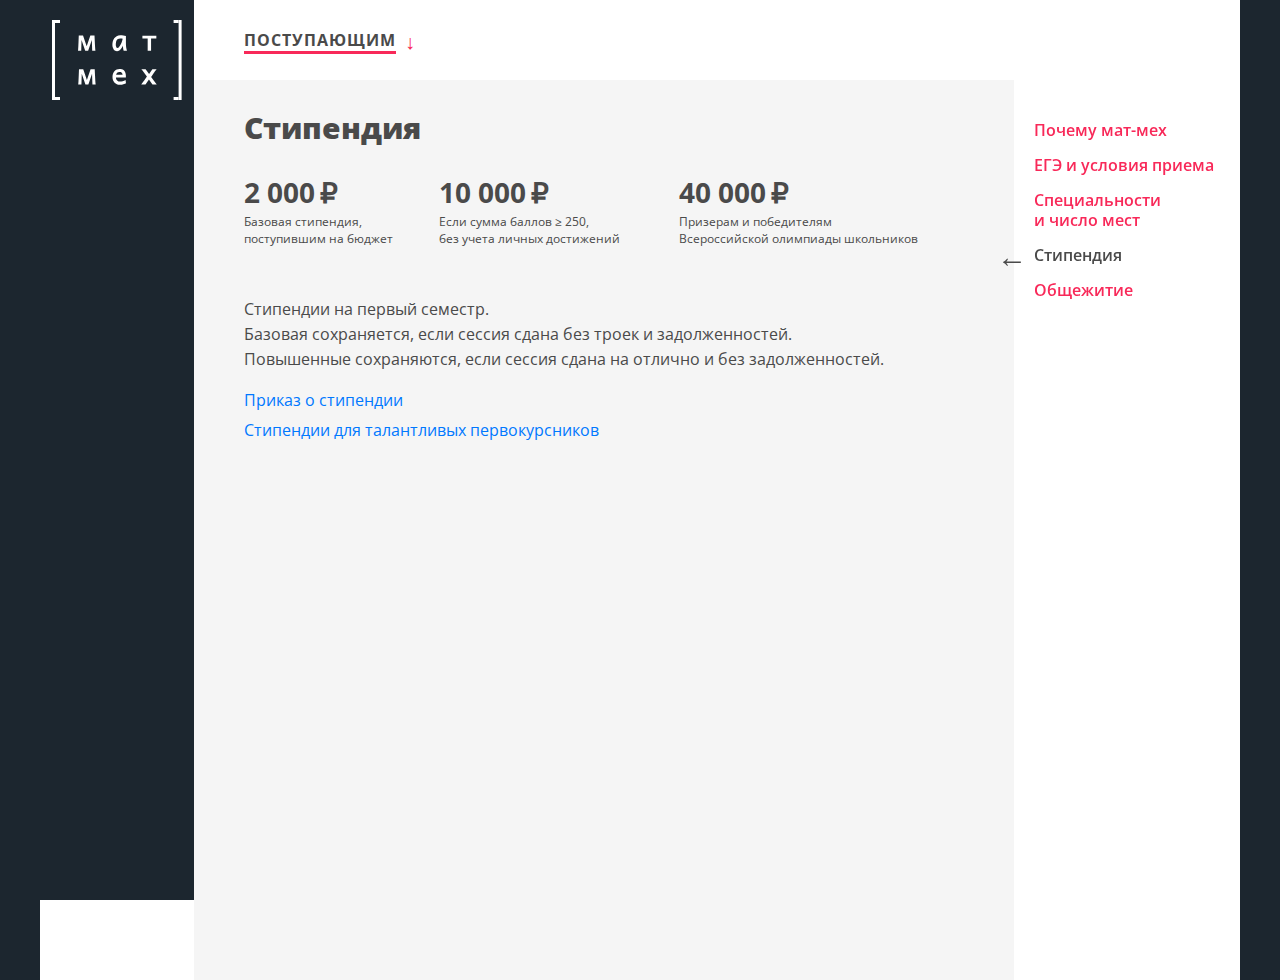
==== enrolee-scholarship.html @ a48ce796 "Верстка раздела «Поступающим»" ====
<!DOCTYPE html>
<html lang="ru">
<head>
  <meta charset="UTF-8">
  <meta name="viewport" content="width=device-width, initial-scale=1.0">
  <meta http-equiv="X-UA-Compatible" content="ie=edge">
  <title>Мат-мех УрФУ</title>
  <link rel="stylesheet" href="css/normalize.css">
  <link rel="stylesheet" href="css/style.css">
  <link href="https://fonts.googleapis.com/css?family=Open+Sans:400,600,700,800&amp;subset=cyrillic,cyrillic-ext" rel="stylesheet">
</head>
<body>
  <header class="main-header">
    <h1 class="visually-hidden">Сайт математико-механического факультета УрФУ</h1>
    <a class="main-header-logo">
      <img src="img/logo.svg" width="130" height="80" alt="Логотип мат-меха">
    </a>
    <nav class="main-navigation container">
      <ul class="main-navigation-list">
        <li class="main-navigation-item">
          <a class="main-navigation-link current">Поступающим</a>
        </li>
        <!-- <li class="main-navigation-item">
          <a class="main-navigation-link" href="">Студенту</a>
        </li>
        <li class="main-navigation-item">
          <a class="main-navigation-link" href="">Школьнику</a>
        </li>
        <li class="main-navigation-item">
          <a class="main-navigation-link" href="">Жизнь</a>
        </li>
        <li class="main-navigation-item">
          <a class="main-navigation-link" href="">Документы</a>
        </li> -->
      </ul>
    </nav>
  </header>
  <main>
    <div class="content-container container">
      <aside class="content-navigation">
        <ul class="content-navigation-list">
          <li class="content-navigation-item">
            <a class="content-navigation-link" href="enrollee-about.html">Почему мат-мех</a>
          </li>
          <li class="content-navigation-item">
            <a class="content-navigation-link" href="enrollee-exam.html">ЕГЭ и условия приема</a>
          </li>
          <li class="content-navigation-item">
            <a class="content-navigation-link" href="enrollee-specialties.html">Специальности  и число мест</a>
          </li>
          <li class="content-navigation-item">
            <a class="content-navigation-link current">Стипендия</a>
          </li>
          <li class="content-navigation-item">
            <a class="content-navigation-link" href="enrollee-halls.html">Общежитие</a>
          </li>
          <!-- <li class="content-navigation-item">
            <a class="content-navigation-link" href="">Информация об университете</a>
          </li> -->
        </ul>
      </aside>
      <section class="main-content">
        <h2 class="main-content-title">Стипендия</h2>
        <section class="paragraph">
          <ul class="factoid-list">
            <li class="factoid-item">
              <b>2 000 ₽</b>
              <p>Базовая стипендия, поступившим на бюджет</p>
            </li>
            <li class="factoid-item">
              <b>10 000 ₽</b>
              <p>Если сумма баллов ≥ 250, без учета личных достижений</p>
            </li>
            <li class="factoid-item">
              <b>40 000 ₽</b>
              <p>Призерам и победителям Всероссийской олимпиады школьников</p>
            </li>
          </ul>
          <p>Стипендии на первый семестр. <br>
            Базовая сохраняется, если сессия сдана без троек и задолженностей.
            Повышенные сохраняются, если сессия сдана на отлично и без задолженностей.
          </p>
          <ul class="links-list">
            <li>
              <a href="http://urfu.ru/fileadmin/user_upload/urfu.ru/documents/education/stipendii/2017/Prikaz_po_osnovnoi_dejatelnosti_No_0515_03_ot_01.06.2017___Ob_uslovijakh_privlechenija_v_UrFU_pobeditelei_i_prizerov_zakljuchitelnogo_ehtapa__1119018_v2_.pdf">Приказ о стипендии</a>
            </li>
            <li>
              <a href="http://urfu.ru/ru/applicant/docs-abiturient/scholarship/">Стипендии для талантливых первокурсников</a>
            </li>
          </ul>
        </section>
      </section>
    </div>
  </main>
</body>
</html>
---- css/style.css ----
body {
  font-family: 'Open Sans', sans-serif;
  font-weight: 400;
  font-size: 16px;
  line-height: 25px;

  color: #4a4a4a;
  background-color: #1C262F;

  -webkit-font-smoothing: antialiased;
  -moz-osx-font-smoothing: grayscale;
}

.main-header {
  display: flex;
}

.main-header-logo {
  position: fixed;
  width: 154px;
  height: 100%;
  background-color: #1C262F;
}

.main-header-logo img {
  margin-left: 12px;
  margin-top: 20px;
}

.main-navigation {
  width: 100%;
  background-color: #fff;
}

.main-navigation-list {
  display: flex;
  margin: 0;
  padding: 25px 50px;
  box-sizing: border-box;
  list-style-type: none;
}

.main-navigation-item {
  margin-right: 40px;
}

.main-navigation-link {
  position: relative;
  text-decoration: none;
  text-transform: uppercase;
  font-weight: 700;
  line-height: 30px;
  letter-spacing: 1px;

  color: #f82959;
}

.main-navigation-link.current {
  border-bottom: 3px solid #f82959;
  color: #4a4a4a;
}


.main-navigation-link.current::after {
  content: '↓';
  font-family: 'Seravek';
  font-size: 20px;
  position: absolute;
  right: -20px;
  top: -2px;
  color: #f82959;
}

.main-navigation-link:not(.current):hover,
.content-navigation-link:not(.current):hover {
  background-color: #f82959;
  color: #fff;
  transition: .1s ease-out;
}

main {
  min-height: 100vh;
  background-color: #fff;
}

.content-container {
  display: flex;
}

.content-navigation {
  position: relative;
  order: 1;
  width: 226px;
  padding: 40px 20px 0;
  box-sizing: border-box;
  line-height: 20px;
  background-color: #fff;
}

.content-navigation-list {
  position: sticky;
  top: 120px;
  padding: 0;
  margin: 0;
  list-style-type: none;
}

.content-navigation-item {
  margin-bottom: 15px;
}

.content-navigation-link {
  position: relative;
  text-decoration: none;
  font-weight: 600;
  line-height: 20px;
  color: #f82959;
}

.content-navigation-link.current {
  color: #4a4a4a;
}

.content-navigation-link.current::before {
  content: '←';
  position: absolute;
  top: 3px;
  left: -37px;
  color: #4a4a4a;
  font-family: 'Seravek';
  font-size: 30px;
  font-weight: 400;
}

.main-content {
  width: 820px;
  padding: 35px 50px 150px;
  box-sizing: border-box;
  /*background-image: url(../img/pattern.png);
  background: linear-gradient(to right, rgba(245,245,245,1) 0%, rgba(245,245,245,0.5) 50%, rgba(245,245,245,0) 100%);*/
  background-color: #f5f5f5;
  min-height: 100vh;
}

.main-content-title {
  margin-top: 0;
  margin-bottom: 40px;
  font-size: 30px;
  font-weight: 800;
}

.specializations {
  margin-bottom: 80px;
}

.specialization-tab-list {
  padding: 0;
  margin: 0 0 20px 0;
  list-style-type: none;
}

.specialization-tab {
  display: inline-block;
  margin-bottom: 20px;
  font-size: 20px;
  font-weight: 700;
  text-decoration: none;
  color: #0078ff;
}

.specialization-tab-radio {
  display: none;
}

.specialization-tab-radio:checked + .specialization-tab {
  color: #4a4a4a;
}

.specialization-tab-radio:not(:checked) + .specialization-tab:hover {
  background-color: #0078ff;
  color: #fff;
  cursor: pointer;
}

.specialization-tab-divider {
  margin: 0 10px;
}

.specialization-list {
  width: 600px;
  padding: 0;
  list-style-type: none;
}

.specialization-content {
  display: none;
}

.specializations > .specialization-tab-radio:nth-of-type(1):checked ~ .specialization-content:nth-of-type(1),
.specializations > .specialization-tab-radio:nth-of-type(2):checked ~ .specialization-content:nth-of-type(2) {
  display: block;
}

.specialization-link {
  display: flex;
  align-items: baseline;
  justify-content: space-between;
  text-decoration: none;
  color: #4a4a4a;
}

.specialization-wrapper {
  width: 350px;
  margin-right: 50px;
}

.specialization-item {
  margin-bottom: 60px;
  padding-top: 10px;
  border-top: 3px solid;
}

.specialization-title {
  position: relative;
  margin: 0 0 5px 0;
  padding: 0;
  font-weight: 700;
  color: #0078FF;
}

.specialization-description {
  margin: 0;
  line-height: 25px;
}

.specialization-places {
  width: 195px;
  font-size: 14px;
  font-weight: 700;
  color: #8c8c8c;
}

.specialization-places td {
  padding: 0;
  line-height: 19px;
}

.specialization-places td:first-child{
  width: 100px;
}

.paragraph-title {
  font-size: 24px;
  font-weight: 700;
}

.paragraph-list {
  margin-left: 2px;
  padding: 0;
  list-style-type: none;
}

.sublist {
  padding-left: 20px;
}

.sublist:last-child {
  margin-bottom: 30px;
}

.paragraph-item {
  margin-bottom: 10px;
}

.paragraph-item p {
  display: inline-block;
  width: 600px;
  margin: 0;
}

.paragraph-list .sublist-intro {
  margin-top: 15px;
  padding-left: 20px;
}

.paragraph-item::before {
  content: '— ';
  vertical-align: top;
  margin-right: 3px;
  line-height: 23px;
}

.paragraph-list-images {
  display: flex;
  flex-wrap: wrap;
  align-items: center;
  padding: 0;
  margin-left: -15px;
  list-style-type: none;
}

.paragraph-item-image {
  margin-right: 45px;
  margin-bottom: 30px;
  width: 85px;
  text-align: center;
}

.paragraph-item-image p {
  text-transform: uppercase;
  margin: 10px 0 0 0;
  font-size: 14px;
  font-weight: 700;
}

.paragraph + .paragraph {
  margin-top: 50px;
}

.factoid-list {
  display: flex;
  justify-content: space-between;
  align-items: baseline;
  list-style-type: none;
  padding: 0;
  margin: 30px 0 50px 0;
}

.factoid-list b {
  font-size: 28px;
  font-weight: 700;
}

.factoid-list p {
  margin: 3px 0 0 0;
  font-size: 12px;
  line-height: 17px;
}

.factoid-item {
  margin: 0;
}

.links-list {
  margin-bottom: 50px;
}

.links-list li {
  margin-bottom: 5px;
}

.map {
  width: 100%;
  height: 300px;
  margin: 20px 0 40px;
  background: #e8e8e8;
}

.exam-table {
  display: flex;
  width: 600px;
  justify-content: space-between;
}

.exam-score {
  margin: 5px 0 0 0;
  padding: 0;
}

.exam-score li strong {
  font-size: 18px;
  font-weight: bold;
  margin-right: 10px;
}

p + ul.paragraph-list {
    margin-top: 5px;
}

p.text {
  width: 600px;
}

p.text + p.text {
  margin-top: 20px;
}

p.text + h3.paragraph-title {
  margin-top: 50px;
}

h2.main-content-title + .paragraph > p.text:first-child {
  margin-top: -20px;
}

p {
  margin: 0;
}

a {
  text-decoration: none;
  color: #0078ff;
}

ul {
  list-style-type: none;
  padding: 0;
}

header, main, footer {
  width: 1200px;
  margin: 0 auto;
}

.container {
  margin-left: 154px;
}

.visually-hidden {
	position: absolute;
	overflow: hidden;
	clip: rect(0 0 0 0);
	height: 1px;
	width: 1px;
	margin: -1px;
	padding: 0;
	border: 0;
}
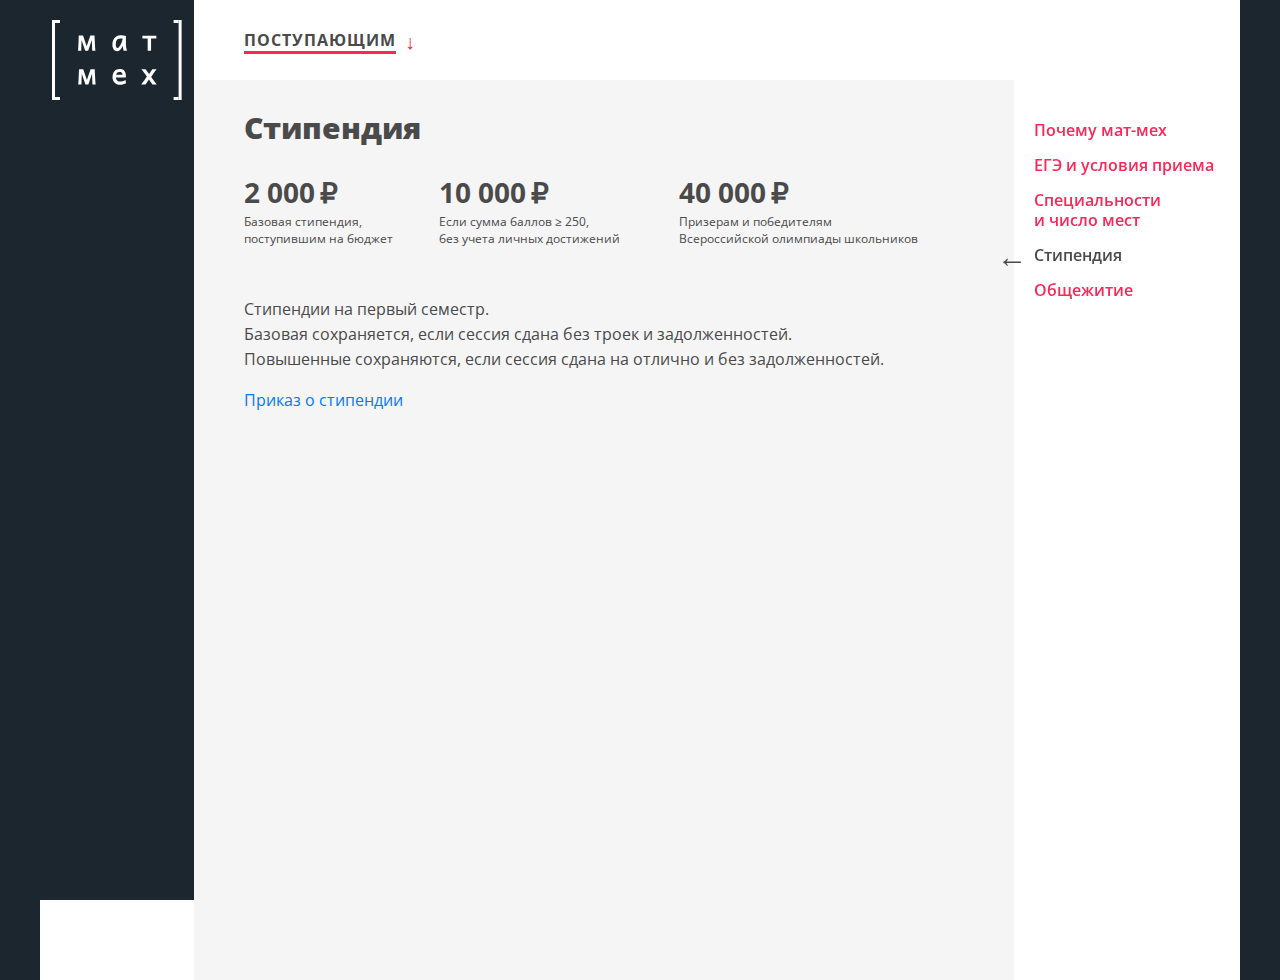
==== commit f17762c8: "Правки по файлику" ====
--- a/enrolee-scholarship.html
+++ b/enrolee-scholarship.html
@@ -85,9 +85,6 @@
             <li>
               <a href="http://urfu.ru/fileadmin/user_upload/urfu.ru/documents/education/stipendii/2017/Prikaz_po_osnovnoi_dejatelnosti_No_0515_03_ot_01.06.2017___Ob_uslovijakh_privlechenija_v_UrFU_pobeditelei_i_prizerov_zakljuchitelnogo_ehtapa__1119018_v2_.pdf">Приказ о стипендии</a>
             </li>
-            <li>
-              <a href="http://urfu.ru/ru/applicant/docs-abiturient/scholarship/">Стипендии для талантливых первокурсников</a>
-            </li>
           </ul>
         </section>
       </section>
--- a/css/style.css
+++ b/css/style.css
@@ -400,6 +400,16 @@
 a {
   text-decoration: none;
   color: #0078ff;
+}
+
+.link {
+  font-weight: 600;
+}
+
+.link:hover {
+  background-color: #0078ff;
+  color: #fff;
+  transition: .1s ease-out;
 }
 
 ul {
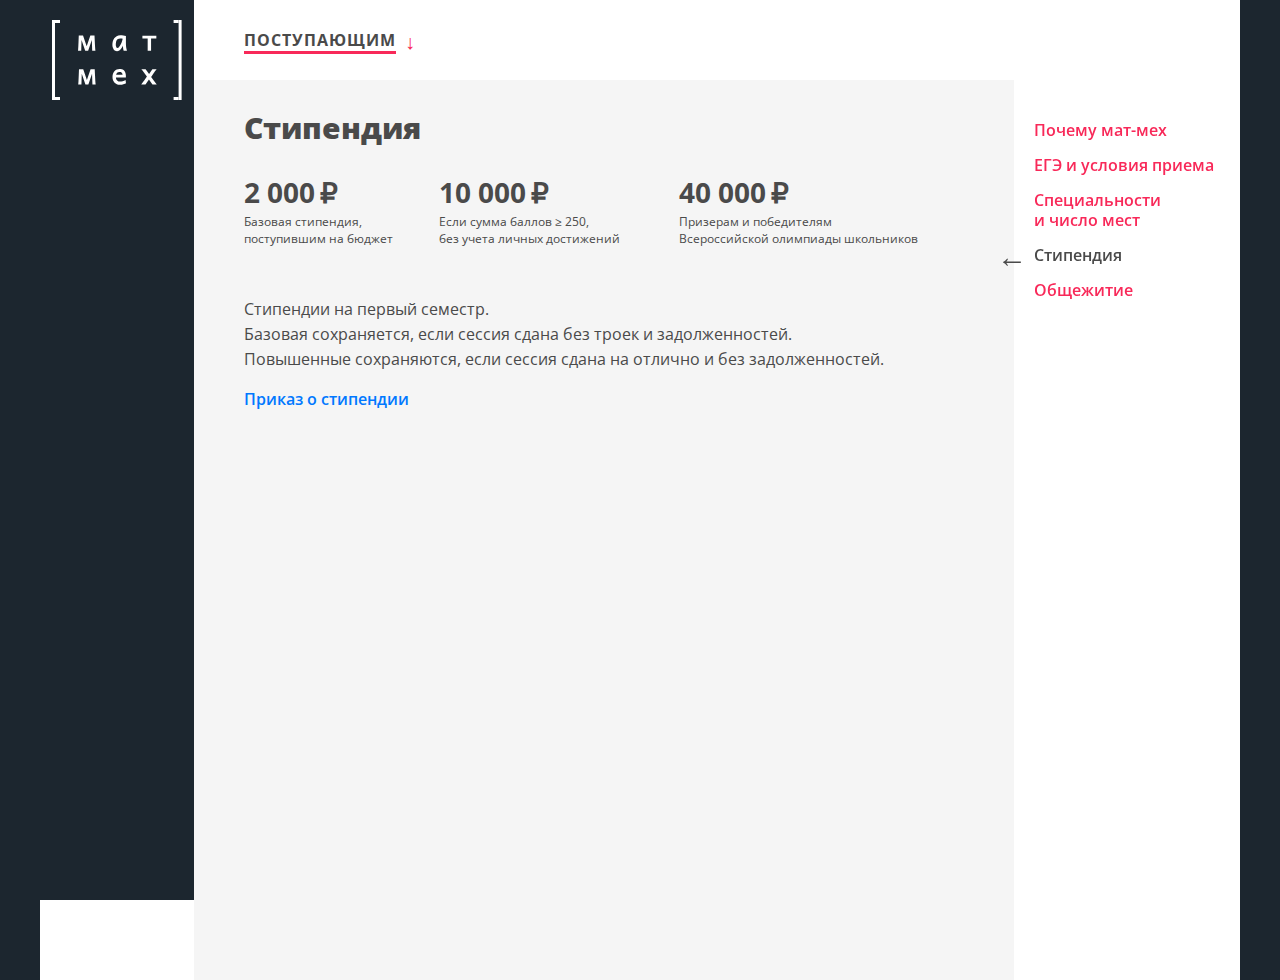
==== commit 97489919: "Стили ссылок в Стипендиях" ====
--- a/enrolee-scholarship.html
+++ b/enrolee-scholarship.html
@@ -81,11 +81,11 @@
             Базовая сохраняется, если сессия сдана без троек и задолженностей.
             Повышенные сохраняются, если сессия сдана на отлично и без задолженностей.
           </p>
-          <ul class="links-list">
-            <li>
-              <a href="http://urfu.ru/fileadmin/user_upload/urfu.ru/documents/education/stipendii/2017/Prikaz_po_osnovnoi_dejatelnosti_No_0515_03_ot_01.06.2017___Ob_uslovijakh_privlechenija_v_UrFU_pobeditelei_i_prizerov_zakljuchitelnogo_ehtapa__1119018_v2_.pdf">Приказ о стипендии</a>
-            </li>
-          </ul>
+          <div class="links-list">
+            <span>
+              <a href="http://urfu.ru/fileadmin/user_upload/urfu.ru/documents/education/stipendii/2017/Prikaz_po_osnovnoi_dejatelnosti_No_0515_03_ot_01.06.2017___Ob_uslovijakh_privlechenija_v_UrFU_pobeditelei_i_prizerov_zakljuchitelnogo_ehtapa__1119018_v2_.pdf" class="link">Приказ о стипендии</a>
+            </span>
+          </div>
         </section>
       </section>
     </div>
--- a/css/style.css
+++ b/css/style.css
@@ -342,11 +342,7 @@
 }
 
 .links-list {
-  margin-bottom: 50px;
-}
-
-.links-list li {
-  margin-bottom: 5px;
+  margin-top: 15px;
 }
 
 .map {
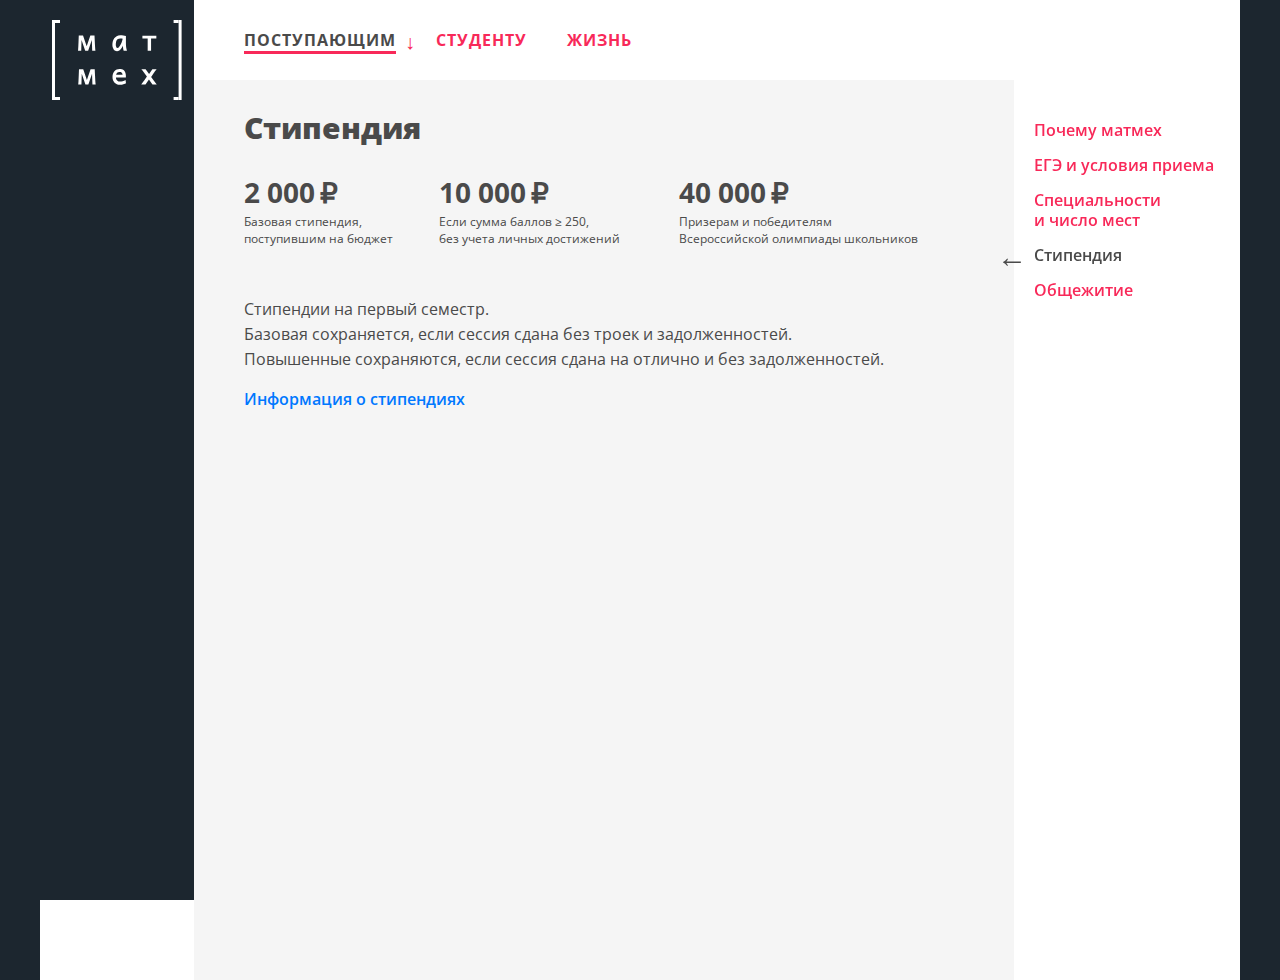
==== commit dfe06926: "azrual" ====
--- a/enrolee-scholarship.html
+++ b/enrolee-scholarship.html
@@ -20,14 +20,15 @@
         <li class="main-navigation-item">
           <a class="main-navigation-link current">Поступающим</a>
         </li>
-        <!-- <li class="main-navigation-item">
-          <a class="main-navigation-link" href="">Студенту</a>
+        <li class="main-navigation-item">
+          <a class="main-navigation-link" href="students-schedule.html">Студенту</a>
         </li>
         <li class="main-navigation-item">
+          <a class="main-navigation-link" href="life.html">Жизнь</a>
+        </li>
+        <!--
+        <li class="main-navigation-item">
           <a class="main-navigation-link" href="">Школьнику</a>
-        </li>
-        <li class="main-navigation-item">
-          <a class="main-navigation-link" href="">Жизнь</a>
         </li>
         <li class="main-navigation-item">
           <a class="main-navigation-link" href="">Документы</a>
@@ -40,14 +41,13 @@
       <aside class="content-navigation">
         <ul class="content-navigation-list">
           <li class="content-navigation-item">
-            <a class="content-navigation-link" href="enrollee-about.html">Почему мат-мех</a>
+            <a class="content-navigation-link" href="enrollee-about.html">Почему матмех</a>
           </li>
           <li class="content-navigation-item">
             <a class="content-navigation-link" href="enrollee-exam.html">ЕГЭ и условия приема</a>
           </li>
           <li class="content-navigation-item">
-            <a class="content-navigation-link" href="enrollee-specialties.html">Специальности  -и число мест</a>
+            <a class="content-navigation-link" href="enrollee-specialties.html">Специальности и&nbsp;число мест</a>
           </li>
           <li class="content-navigation-item">
             <a class="content-navigation-link current">Стипендия</a>
@@ -83,7 +83,7 @@
           </p>
           <div class="links-list">
             <span>
-              <a href="http://urfu.ru/fileadmin/user_upload/urfu.ru/documents/education/stipendii/2017/Prikaz_po_osnovnoi_dejatelnosti_No_0515_03_ot_01.06.2017___Ob_uslovijakh_privlechenija_v_UrFU_pobeditelei_i_prizerov_zakljuchitelnogo_ehtapa__1119018_v2_.pdf" class="link">Приказ о стипендии</a>
+              <a href="https://urfu.ru/ru/students/study/scholarships/imennye-stipendii/scholarship/" class="link" target="_blank">Информация о стипендиях</a>
             </span>
           </div>
         </section>
--- a/css/style.css
+++ b/css/style.css
@@ -254,6 +254,11 @@
   font-weight: 700;
 }
 
+.paragraph-subtitle {
+  font-size: 18px;
+  font-weight: 700;
+}
+
 .paragraph-list {
   margin-left: 2px;
   padding: 0;
@@ -369,6 +374,19 @@
   margin-right: 10px;
 }
 
+.schedule-table th {
+  text-align: left;
+}
+
+.schedule-table td {
+  padding: 5px 70px 5px 0;
+}
+
+.cell-union {
+  text-align: center;
+  color: #8c8c8c;
+}
+
 p + ul.paragraph-list {
     margin-top: 5px;
 }
@@ -389,8 +407,17 @@
   margin-top: -20px;
 }
 
+h4 + .paragraph-list {
+  margin-top: -15px;
+}
+
 p {
   margin: 0;
+}
+
+span.comment {
+  color: #8c8c8c;
+  font-style: italic;
 }
 
 a {
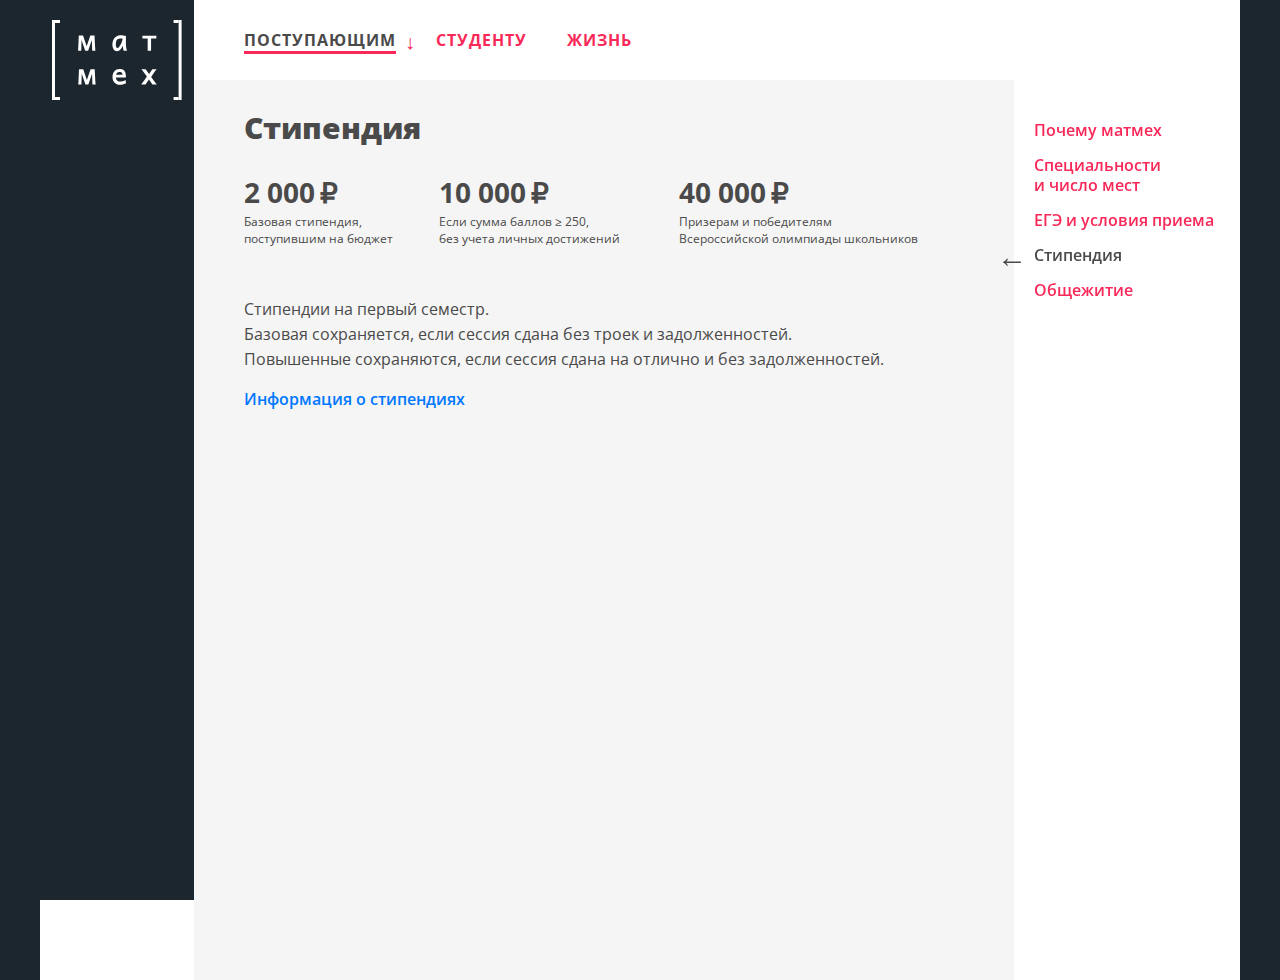
==== commit 867b7520: "azrual" ====
--- a/enrolee-scholarship.html
+++ b/enrolee-scholarship.html
@@ -4,7 +4,7 @@
   <meta charset="UTF-8">
   <meta name="viewport" content="width=device-width, initial-scale=1.0">
   <meta http-equiv="X-UA-Compatible" content="ie=edge">
-  <title>Мат-мех УрФУ</title>
+  <title>Матмех УрФУ</title>
   <link rel="stylesheet" href="css/normalize.css">
   <link rel="stylesheet" href="css/style.css">
   <link href="https://fonts.googleapis.com/css?family=Open+Sans:400,600,700,800&amp;subset=cyrillic,cyrillic-ext" rel="stylesheet">
@@ -44,10 +44,10 @@
             <a class="content-navigation-link" href="enrollee-about.html">Почему матмех</a>
           </li>
           <li class="content-navigation-item">
+            <a class="content-navigation-link" href="enrollee-specialties.html">Специальности и&nbsp;число мест</a>
+          </li>          
+          <li class="content-navigation-item">
             <a class="content-navigation-link" href="enrollee-exam.html">ЕГЭ и условия приема</a>
-          </li>
-          <li class="content-navigation-item">
-            <a class="content-navigation-link" href="enrollee-specialties.html">Специальности и&nbsp;число мест</a>
           </li>
           <li class="content-navigation-item">
             <a class="content-navigation-link current">Стипендия</a>
--- a/css/style.css
+++ b/css/style.css
@@ -359,7 +359,7 @@
 
 .exam-table {
   display: flex;
-  width: 600px;
+  width: 700px;
   justify-content: space-between;
 }
 
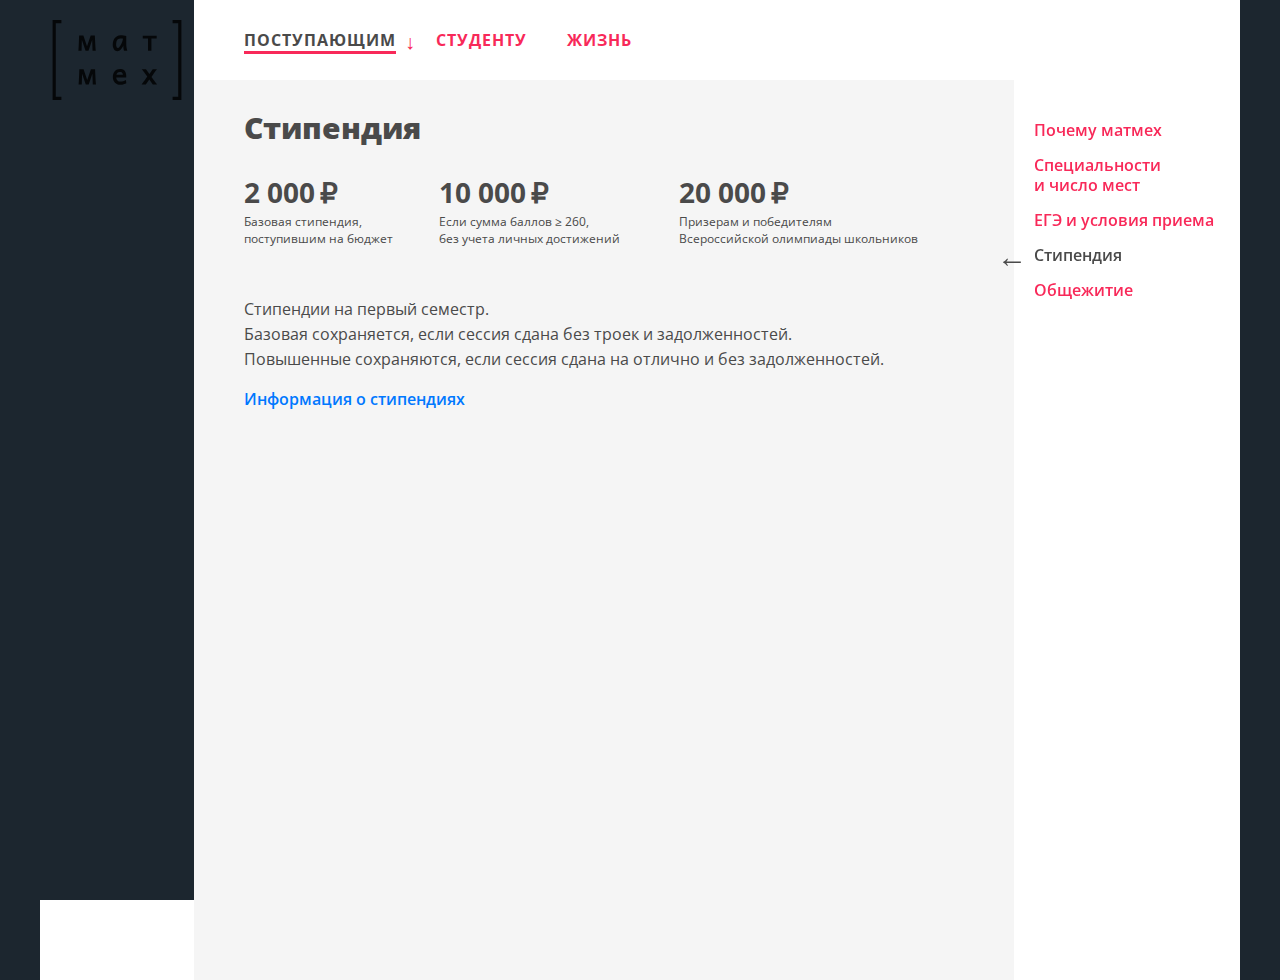
==== commit 3dcde786: "исправлены стипендии" ====
--- a/enrolee-scholarship.html
+++ b/enrolee-scholarship.html
@@ -70,10 +70,10 @@
             </li>
             <li class="factoid-item">
               <b>10 000 ₽</b>
-              <p>Если сумма баллов ≥ 250, без учета личных достижений</p>
+              <p>Если сумма баллов ≥ 260, без учета личных достижений</p>
             </li>
             <li class="factoid-item">
-              <b>40 000 ₽</b>
+              <b>20 000 ₽</b>
               <p>Призерам и победителям Всероссийской олимпиады школьников</p>
             </li>
           </ul>
--- a/css/style.css
+++ b/css/style.css
@@ -11,6 +11,154 @@
   -moz-osx-font-smoothing: grayscale;
 }
 
+/* БЭМ-стили главной */
+.header_theme_index {
+  position: relative;
+  z-index: 1;
+  width: 100%;
+  display: flex;
+  flex-direction: column;
+  align-items: center;
+  padding: 20px 0 0 0;
+  box-sizing: border-box;
+  background-color: #1C262F;
+  text-align: center;
+}
+
+.header__title {
+  margin: 0;
+  padding: 0;
+  font-size: 24px;
+  color: #fff;
+}
+
+.header__title_theme_index {
+  margin-top: 15px;
+}
+
+.header__subtitle {
+  margin: 0;
+  padding: 0;
+  font-size: 16px;
+  color: #fff;
+  font-weight: 400;
+}
+
+.header__menu {
+  width: 100%;
+  background-color: #fff;
+}
+
+.header__menu_theme_index {
+  margin-top: 20px;
+}
+
+.header__menu-list {
+  margin: 0;
+  padding: 15px 0;
+  display: flex;
+  justify-content: center;
+}
+
+.header__menu-item {
+  margin-right: 80px;
+}
+
+.header__menu-item:last-child {
+  margin-right: 0;
+}
+
+.header__menu-link {
+  position: relative;
+  text-decoration: none;
+  text-transform: uppercase;
+  font-weight: 700;
+  line-height: 30px;
+  letter-spacing: 1px;
+
+  color: #f82959;
+}
+
+.header__menu-link:hover {
+  background-color: #f82959;
+  color: #fff;
+  transition: .1s ease-out;
+}
+
+.page {
+  width: 100%;
+  position: absolute;
+  top: 0;
+  bottom: 0;
+  z-index: 0;
+}
+
+.page__content.page__content_theme_index {
+  width: 100%;
+  height: 100vh;
+}
+
+.page__content_bg_image {
+  background-repeat: no-repeat;
+  background-image: url(../img/main-bg.jpg);
+  background-size: cover;
+  background-position: 0 60px;
+}
+
+@media screen and (max-width: 600px) {
+  .header_theme_index {
+    background-color: rgba(28, 38, 47, .8);
+  }
+
+  .header__menu_theme_index {
+   padding: 20px 20px 0 20px;
+   box-sizing: border-box;
+   overflow-x: scroll;
+   white-space: nowrap;
+ }
+
+ .header__title {
+   padding: 0 20px;
+   font-size: 16px;
+   line-height: 20px;
+ }
+
+ .header__subtitle {
+   padding: 0 20px;
+   font-size: 12px;
+   margin-top: 10px;
+   line-height: 14px;
+ }
+
+ .header__menu {
+   border-top: 1px solid rgba(255, 255, 255, .3);
+   background-color: transparent;
+ }
+
+ .header__menu_theme_index {
+   padding: 0 20px;
+ }
+
+ .header__menu-list {
+   justify-content: flex-start;
+ }
+
+ .header__menu-item {
+   margin-right: 20px;
+ }
+
+ .header__menu-link {
+   font-size: 14px;
+ }
+
+ .page__content_bg_image {
+   background-size: cover;
+   background-position: center 0px;
+ }
+}
+
+/* БЭМ-стили главной */
+
 .main-header {
   display: flex;
 }
@@ -25,6 +173,16 @@
 .main-header-logo img {
   margin-left: 12px;
   margin-top: 20px;
+}
+
+.main-header-logo-index {
+  position: fixed;
+  width: 154px;
+  display: inline-block;
+  padding: 4px 0;
+  text-align: center;
+  height: auto;
+  background-color: #1C262F;
 }
 
 .main-navigation {
@@ -81,6 +239,24 @@
 main {
   min-height: 100vh;
   background-color: #fff;
+}
+
+main.index {
+  width: 100%;
+}
+
+.main-container {
+  position: relative;
+  height: 100%;
+  min-height: 800px;
+  margin: 0 auto;
+  white-space: nowrap;
+  background-color: #1C262F;
+  background-image: url(../img/main-bg.jpg);
+}
+
+.main-content-title .main-header {
+  width: 100%;
 }
 
 .content-container {
